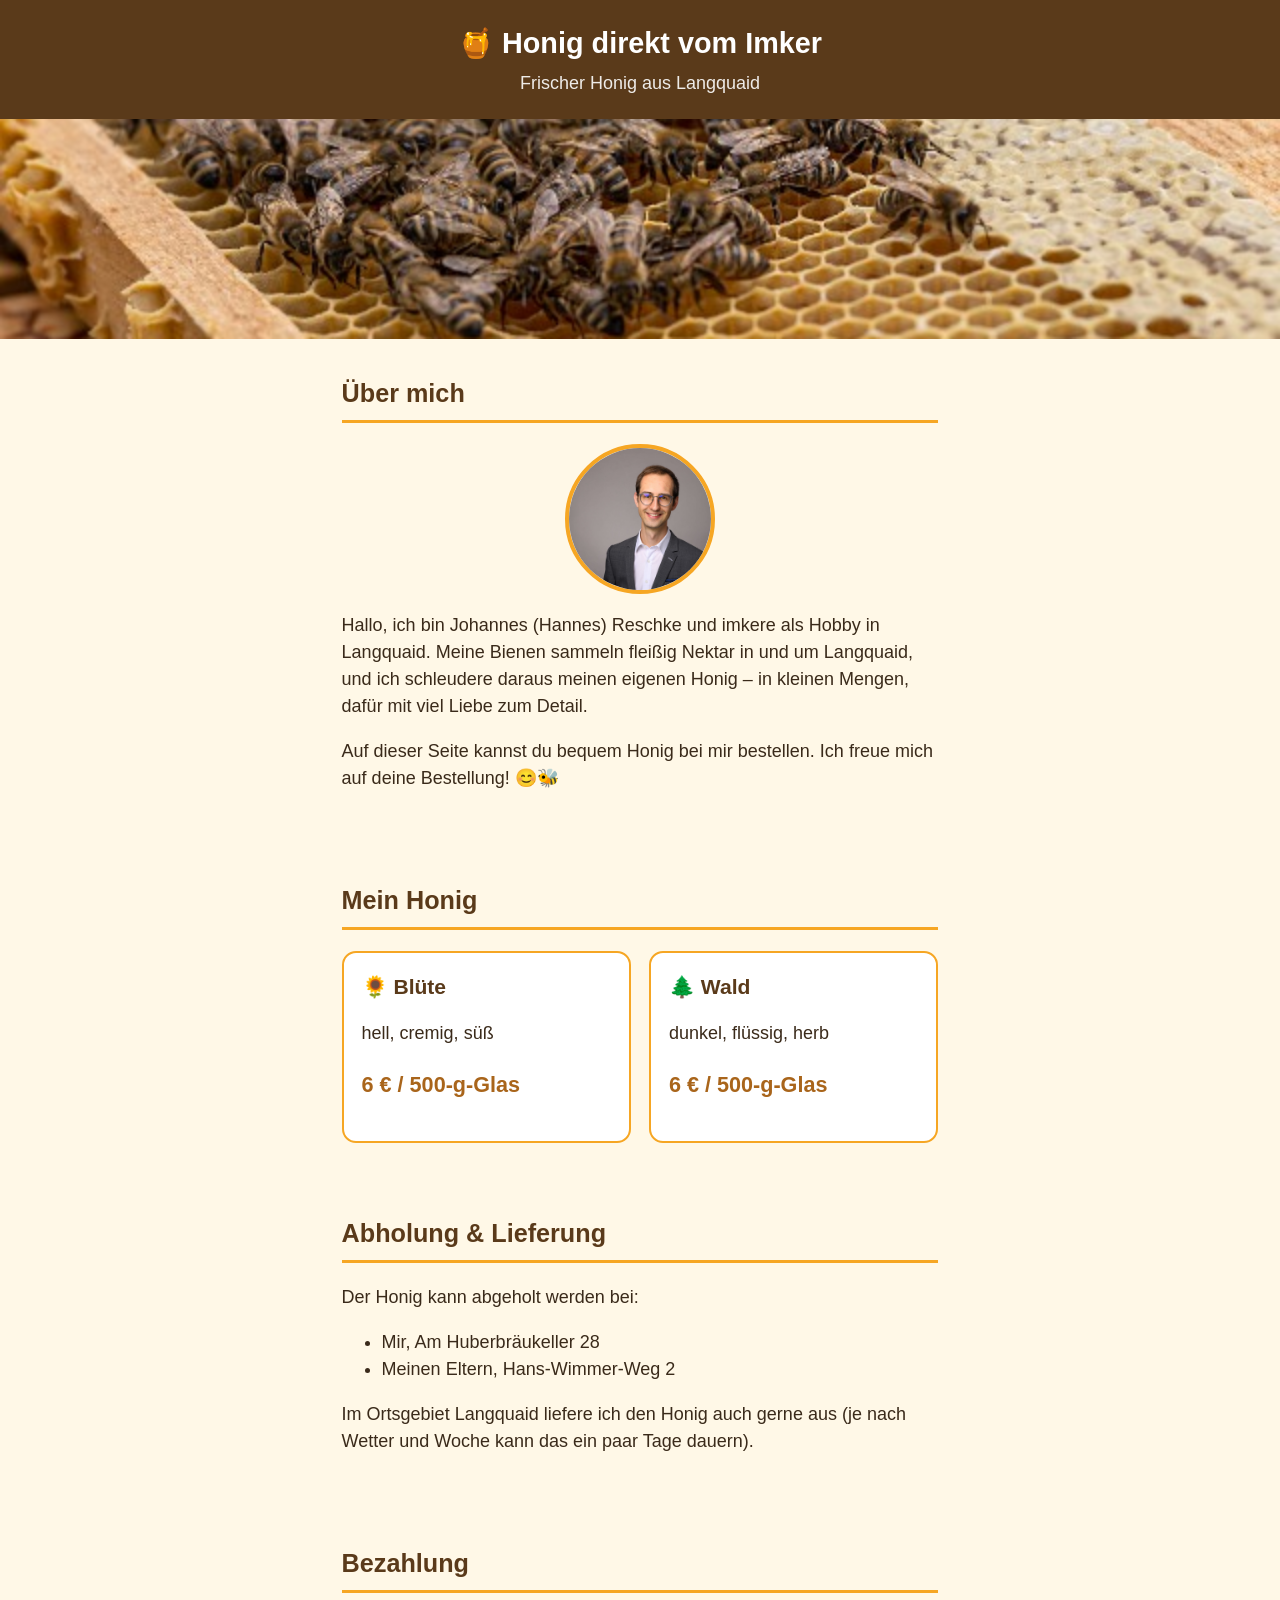
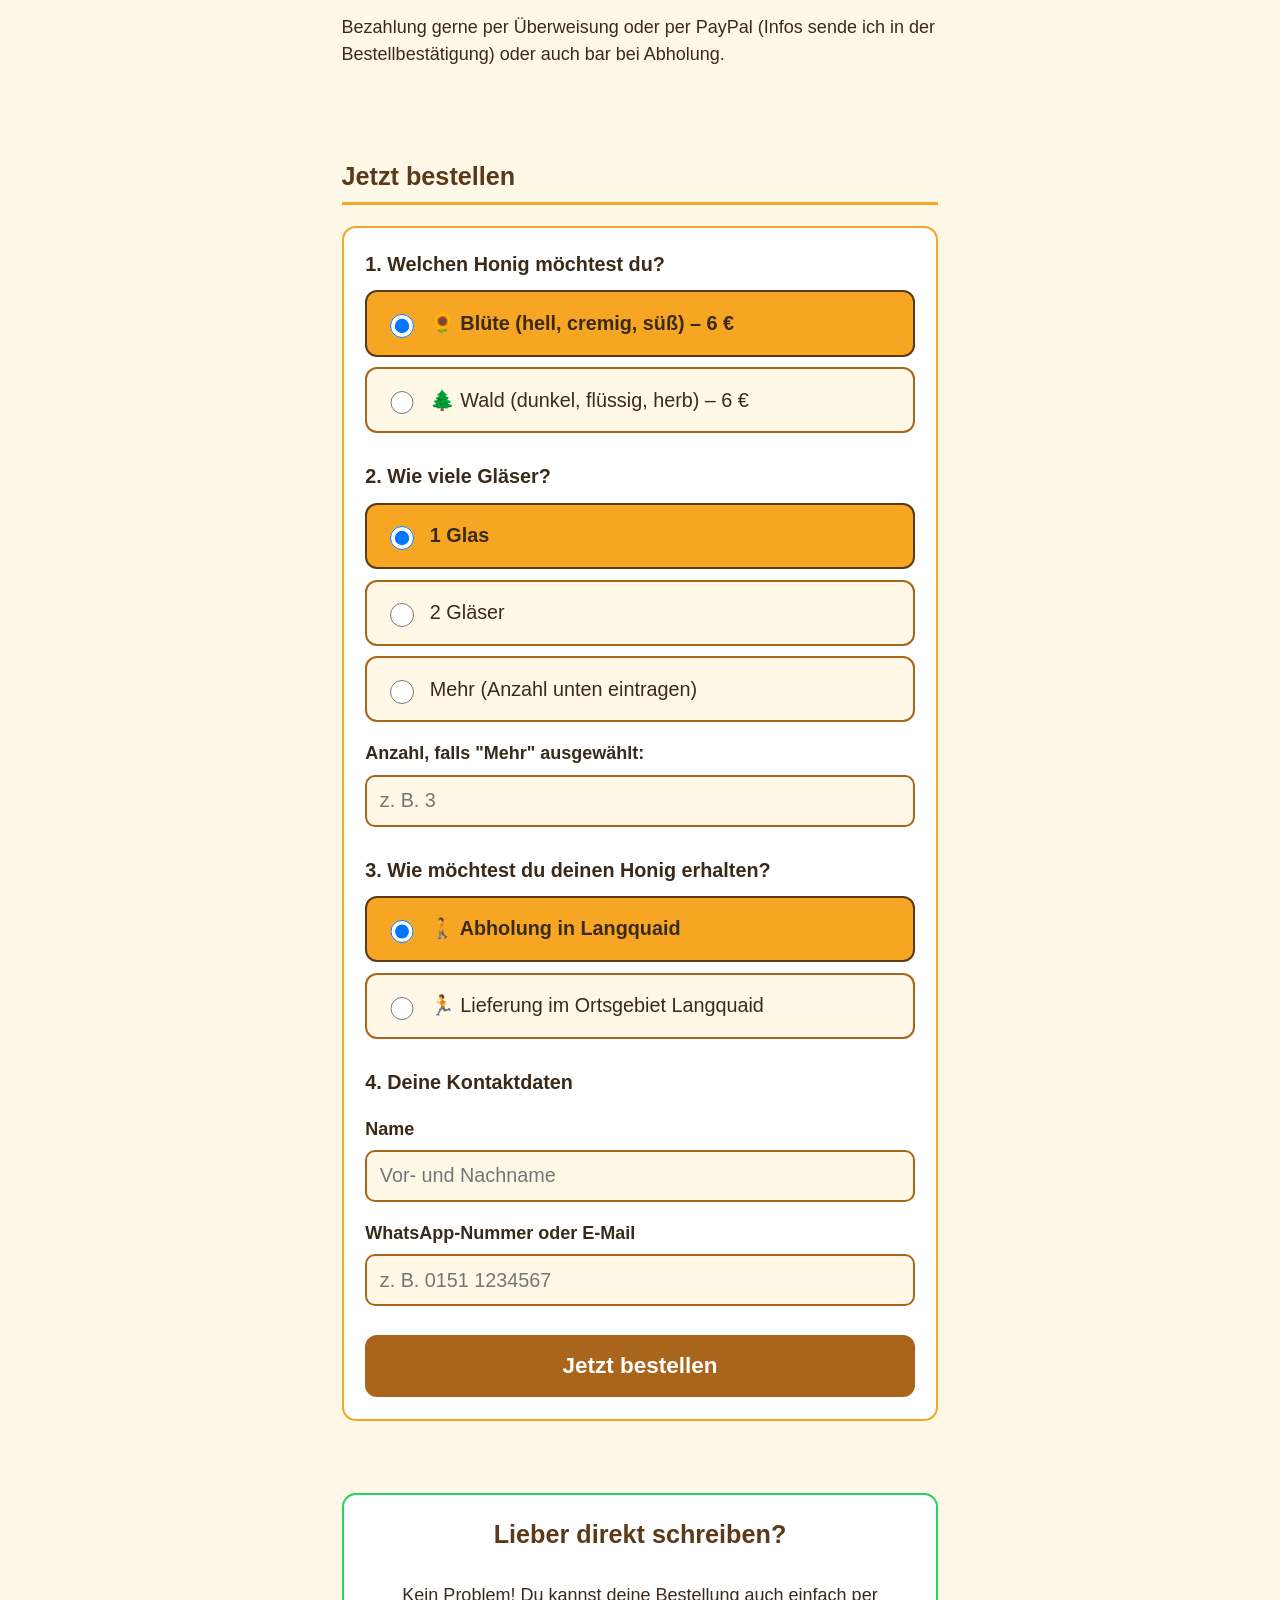
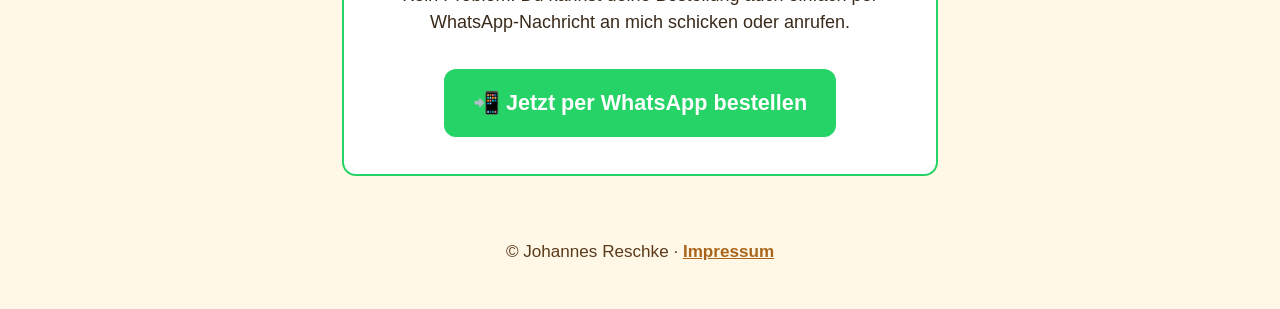
==== index.html @ 62c473cc "lazy commit" ====
<!DOCTYPE html>
<html lang="de">
<head>
  <meta charset="UTF-8" />
  <meta name="viewport" content="width=device-width, initial-scale=1.0" />
  <title>Honig direkt vom Imker – Johannes Reschke</title>
  <link rel="stylesheet" href="style.css" />
</head>
<body>

  <!-- ============================================================
       KOPFBEREICH
       Hier änderst du die Überschrift ganz oben auf der Seite.
       ============================================================ -->
  <header class="kopfbereich">
    <h1>🍯 Honig direkt vom Imker</h1>
    <p>Frischer Honig aus Langquaid</p>
  </header>

  <img src="wabe.jpg" alt="Bienenwabe voller Bienen" class="hero-bild" />

  <!-- ============================================================
       ÜBER MICH
       Diesen Text kannst du frei anpassen.
       ============================================================ -->
  <section id="ueber-mich">
    <h2>Über mich</h2>
    <img src="JohannesReschke.jpg" alt="Johannes Reschke" class="bild-rund" />
    <p>
      Hallo, ich bin Johannes (Hannes) Reschke und imkere als Hobby in
      Langquaid. Meine Bienen sammeln fleißig Nektar in und um Langquaid,
      und ich schleudere daraus meinen eigenen Honig – in kleinen Mengen,
      dafür mit viel Liebe zum Detail.
    </p>
    <p>
      Auf dieser Seite kannst du bequem Honig bei mir bestellen. Ich freue
      mich auf deine Bestellung! 😊🐝
    </p>
  </section>

  <!-- ============================================================
       HONIG-ANGEBOT
       Sorten, Beschreibung und Preise änderst du hier.
       ============================================================ -->
  <section id="angebot">
    <h2>Mein Honig</h2>
    <div class="honig-karten">
      <div class="honig-karte">
        <h3>🌻 Blüte</h3>
        <p>hell, cremig, süß</p>
        <p class="preis">6&nbsp;€ / 500-g-Glas</p>
      </div>
      <div class="honig-karte">
        <h3>🌲 Wald</h3>
        <p>dunkel, flüssig, herb</p>
        <p class="preis">6&nbsp;€ / 500-g-Glas</p>
      </div>
    </div>
  </section>

  <!-- ============================================================
       ABHOLUNG & LIEFERUNG
       Trage hier deine Abholadresse(n) ein.
       ============================================================ -->
  <section id="abholung">
    <h2>Abholung &amp; Lieferung</h2>
    <p>Der Honig kann abgeholt werden bei:</p>
    <ul>
      <li>Mir, Am Huberbräukeller 28</li>
      <li>Meinen Eltern, Hans-Wimmer-Weg 2</li>
    </ul>
    <p>Im Ortsgebiet Langquaid liefere ich den Honig auch gerne aus (je nach Wetter und Woche kann das ein paar Tage dauern).</p>
  </section>

  <!-- ============================================================
       BEZAHLUNG
       Trage hier deine Zahlungsdaten ein (IBAN, PayPal, o. Ä.).
       ============================================================ -->
  <section id="bezahlung">
    <h2>Bezahlung</h2>
    <p>
      Bezahlung gerne per Überweisung oder per PayPal (Infos sende ich in der Bestellbestätigung) oder auch bar bei Abholung.
    </p>
  </section>

  <!-- ============================================================
       BESTELLFORMULAR
       Das Formular schickt jede Bestellung automatisch per E-Mail an dich.
       Der Versand läuft über den kostenlosen Dienst FormSubmit.co.

       WICHTIG: Nach dem allerersten Test wirst du eine E-Mail von
       FormSubmit erhalten, in der du deine Adresse einmalig bestätigen
       musst (auf einen Link klicken). Erst danach kommen Bestellungen an.
       ============================================================ -->
  <section id="bestellen">
    <h2>Jetzt bestellen</h2>
    <form action="https://formsubmit.co/reschkejo@gmail.com" method="POST">

      <!-- Diese versteckten Felder sorgen für eine übersichtliche E-Mail
           und leiten den Kunden nach dem Absenden auf eine Dankeseite. -->
      <input type="hidden" name="_subject" value="Neue Honig-Bestellung über die Webseite" />
      <input type="hidden" name="_template" value="table" />
      <input type="hidden" name="_next" value="danke.html" />
      <input type="hidden" name="_captcha" value="false" />
      <!-- Spamschutz: dieses Feld bleibt für echte Besucher unsichtbar -->
      <input type="text" name="_honey" style="display:none" tabindex="-1" autocomplete="off" />

      <div class="frage">
        <p class="frage-titel">1. Welchen Honig möchtest du?</p>
        <label class="auswahl-kachel">
          <input type="radio" name="Honigsorte" value="Blüte (hell, cremig, süß)" checked />
          🌻 Blüte (hell, cremig, süß) – 6&nbsp;€
        </label>
        <label class="auswahl-kachel">
          <input type="radio" name="Honigsorte" value="Wald (dunkel, flüssig, herb)" />
          🌲 Wald (dunkel, flüssig, herb) – 6&nbsp;€
        </label>
      </div>

      <div class="frage">
        <p class="frage-titel">2. Wie viele Gläser?</p>
        <label class="auswahl-kachel">
          <input type="radio" name="Menge" value="1 Glas" checked />
          1 Glas
        </label>
        <label class="auswahl-kachel">
          <input type="radio" name="Menge" value="2 Gläser" />
          2 Gläser
        </label>
        <label class="auswahl-kachel">
          <input type="radio" name="Menge" value="Mehr, siehe Anzahl-Feld" />
          Mehr (Anzahl unten eintragen)
        </label>
        <label class="textfeld-label" for="anzahl">Anzahl, falls "Mehr" ausgewählt:</label>
        <input type="number" id="anzahl" name="Anzahl (falls Mehr)" min="1" placeholder="z. B. 3" />
      </div>

      <div class="frage">
        <p class="frage-titel">3. Wie möchtest du deinen Honig erhalten?</p>
        <label class="auswahl-kachel">
          <input type="radio" name="Abholung_oder_Lieferung" value="Abholung in Langquaid" checked />
          🚶 Abholung in Langquaid
        </label>
        <label class="auswahl-kachel">
          <input type="radio" name="Abholung_oder_Lieferung" value="Lieferung im Ortsgebiet Langquaid" />
          🏃 Lieferung im Ortsgebiet Langquaid
        </label>
      </div>

      <div class="frage">
        <p class="frage-titel">4. Deine Kontaktdaten</p>
        <label class="textfeld-label" for="name">Name</label>
        <input type="text" id="name" name="Name" required placeholder="Vor- und Nachname" />

        <label class="textfeld-label" for="telefon">WhatsApp-Nummer oder E-Mail</label>
        <input type="text" id="telefon" name="Kontakt (Telefon oder E-Mail)" required placeholder="z. B. 0151 1234567" />
      </div>

      <button type="submit" class="absenden-knopf">Jetzt bestellen</button>
    </form>
  </section>

  <!-- ============================================================
       ALTERNATIVE: BESTELLUNG PER WHATSAPP
       Trage hier deine eigene WhatsApp-Nummer ein!
       Format: 49 + Nummer ohne die führende 0
       Beispiel: aus "0151 2345678" wird "4915122345678"
       ============================================================ -->
  <section id="whatsapp">
    <div class="whatsapp-box">
      <h2 style="border:none;">Lieber direkt schreiben?</h2>
      <p>
        Kein Problem! Du kannst deine Bestellung auch einfach per
        WhatsApp-Nachricht an mich schicken oder anrufen.
      </p>
      <a
        class="whatsapp-knopf"
        href="https://wa.me/4915154808487"
        target="_blank"
        rel="noopener"
      >
        📲 Jetzt per WhatsApp bestellen
      </a>
      <p style="font-size:0.85rem; opacity:0.8;">
      </p>
    </div>
  </section>

  <footer>
    &copy; Johannes Reschke &middot; <a href="impressum.html">Impressum</a>
  </footer>

</body>
</html>
---- style.css ----
/* ============================================================
   STYLE.CSS – Aussehen der Honig-Webseite
   Diese Datei musst du normalerweise NICHT bearbeiten.
   Texte änderst du direkt in den Dateien index.html / impressum.html
   ============================================================ */

:root {
  --honig-dunkel: #5a3a1a;
  --honig-mittel: #a9651b;
  --honig-hell: #f6a623;
  --creme: #fff8e7;
  --weiss: #ffffff;
  --whatsapp-gruen: #25d366;
  --text-dunkel: #3a2a1a;
}

* {
  box-sizing: border-box;
}

html {
  /* Grundschriftgröße etwas größer für gute Lesbarkeit auf dem Handy */
  font-size: 18px;
}

body {
  margin: 0;
  font-family: "Segoe UI", Verdana, Arial, sans-serif;
  background: var(--creme);
  color: var(--text-dunkel);
  line-height: 1.5;
}

img {
  max-width: 100%;
  display: block;
}

a {
  color: var(--honig-mittel);
}

/* ---------- Kopfbereich ---------- */

.kopfbereich {
  background: var(--honig-dunkel);
  color: var(--weiss);
  padding: 1.2rem 1rem;
  text-align: center;
}

.kopfbereich h1 {
  margin: 0;
  font-size: 1.6rem;
}

.kopfbereich p {
  margin: 0.3rem 0 0 0;
  font-size: 1rem;
  opacity: 0.9;
}

/* ---------- Allgemeine Bereiche ---------- */

section {
  padding: 2rem 1.2rem;
  max-width: 640px;
  margin: 0 auto;
}

section h2 {
  color: var(--honig-dunkel);
  font-size: 1.4rem;
  border-bottom: 3px solid var(--honig-hell);
  padding-bottom: 0.4rem;
  margin-top: 0;
}

.bild-rund {
  width: 150px;
  height: 150px;
  border-radius: 50%;
  object-fit: cover;
  margin: 0 auto 1rem auto;
  border: 4px solid var(--honig-hell);
}

.hero-bild {
  width: 100%;
  height: 220px;
  object-fit: cover;
}

/* ---------- Honig-Karten ---------- */

.honig-karten {
  display: flex;
  flex-direction: column;
  gap: 1rem;
}

.honig-karte {
  background: var(--weiss);
  border: 2px solid var(--honig-hell);
  border-radius: 14px;
  padding: 1rem;
}

.honig-karte h3 {
  margin: 0 0 0.3rem 0;
  color: var(--honig-dunkel);
}

.honig-karte .preis {
  font-weight: bold;
  font-size: 1.2rem;
  color: var(--honig-mittel);
}

/* ---------- Formular ---------- */

form {
  background: var(--weiss);
  border-radius: 14px;
  padding: 1.2rem;
  border: 2px solid var(--honig-hell);
}

.frage {
  margin-bottom: 1.6rem;
}

.frage > p.frage-titel {
  font-weight: bold;
  font-size: 1.1rem;
  margin: 0 0 0.6rem 0;
}

/* Große, gut antippbare Auswahl-Kacheln statt kleiner Radiobuttons */
.auswahl-kachel {
  display: block;
  background: var(--creme);
  border: 2px solid var(--honig-mittel);
  border-radius: 12px;
  padding: 0.9rem 1rem;
  margin-bottom: 0.6rem;
  font-size: 1.1rem;
  cursor: pointer;
}

.auswahl-kachel input {
  /* Radiobutton größer machen, damit er gut sichtbar ist */
  width: 1.3rem;
  height: 1.3rem;
  margin-right: 0.6rem;
  vertical-align: middle;
}

.auswahl-kachel:has(input:checked) {
  background: var(--honig-hell);
  border-color: var(--honig-dunkel);
  font-weight: bold;
}

label.textfeld-label {
  display: block;
  font-weight: bold;
  margin-bottom: 0.4rem;
  margin-top: 1rem;
}

input[type="text"],
input[type="tel"],
input[type="email"],
input[type="number"] {
  width: 100%;
  font-size: 1.1rem;
  padding: 0.7rem;
  border-radius: 10px;
  border: 2px solid var(--honig-mittel);
  background: var(--creme);
}

.absenden-knopf {
  display: block;
  width: 100%;
  background: var(--honig-mittel);
  color: var(--weiss);
  font-size: 1.25rem;
  font-weight: bold;
  padding: 1rem;
  border: none;
  border-radius: 12px;
  margin-top: 1.2rem;
  cursor: pointer;
}

.absenden-knopf:hover {
  background: var(--honig-dunkel);
}

/* ---------- WhatsApp-Bereich ---------- */

.whatsapp-box {
  text-align: center;
  background: var(--weiss);
  border: 2px solid var(--whatsapp-gruen);
  border-radius: 14px;
  padding: 1.2rem;
}

.whatsapp-knopf {
  display: inline-block;
  background: var(--whatsapp-gruen);
  color: var(--weiss) !important;
  font-size: 1.2rem;
  font-weight: bold;
  text-decoration: none;
  padding: 1rem 1.6rem;
  border-radius: 12px;
  margin-top: 0.8rem;
}

/* ---------- Fußbereich ---------- */

footer {
  text-align: center;
  padding: 1.5rem 1rem 2.5rem 1rem;
  font-size: 0.95rem;
  color: var(--honig-dunkel);
}

footer a {
  font-weight: bold;
}

/* ---------- Etwas größere Bildschirme (Tablet/Desktop) ---------- */

@media (min-width: 700px) {
  .honig-karten {
    flex-direction: row;
  }
  .honig-karte {
    flex: 1;
  }
}
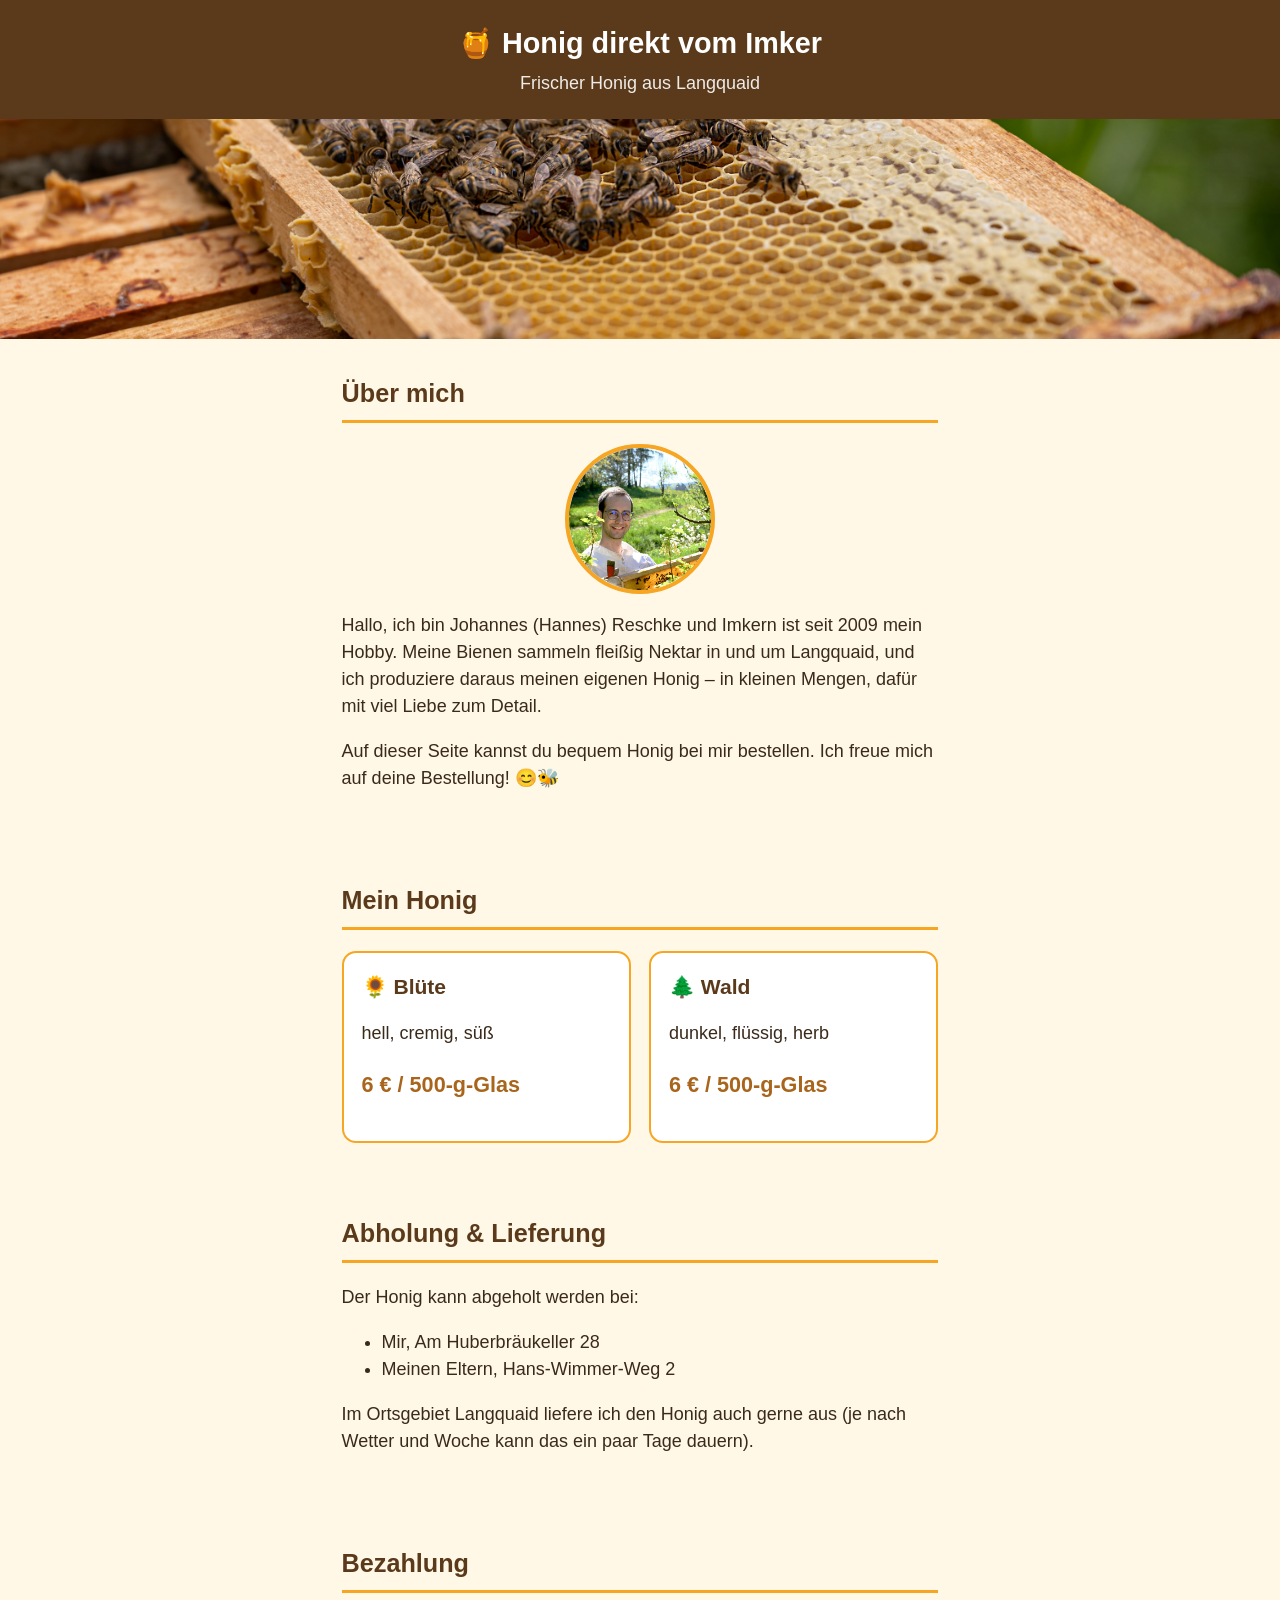
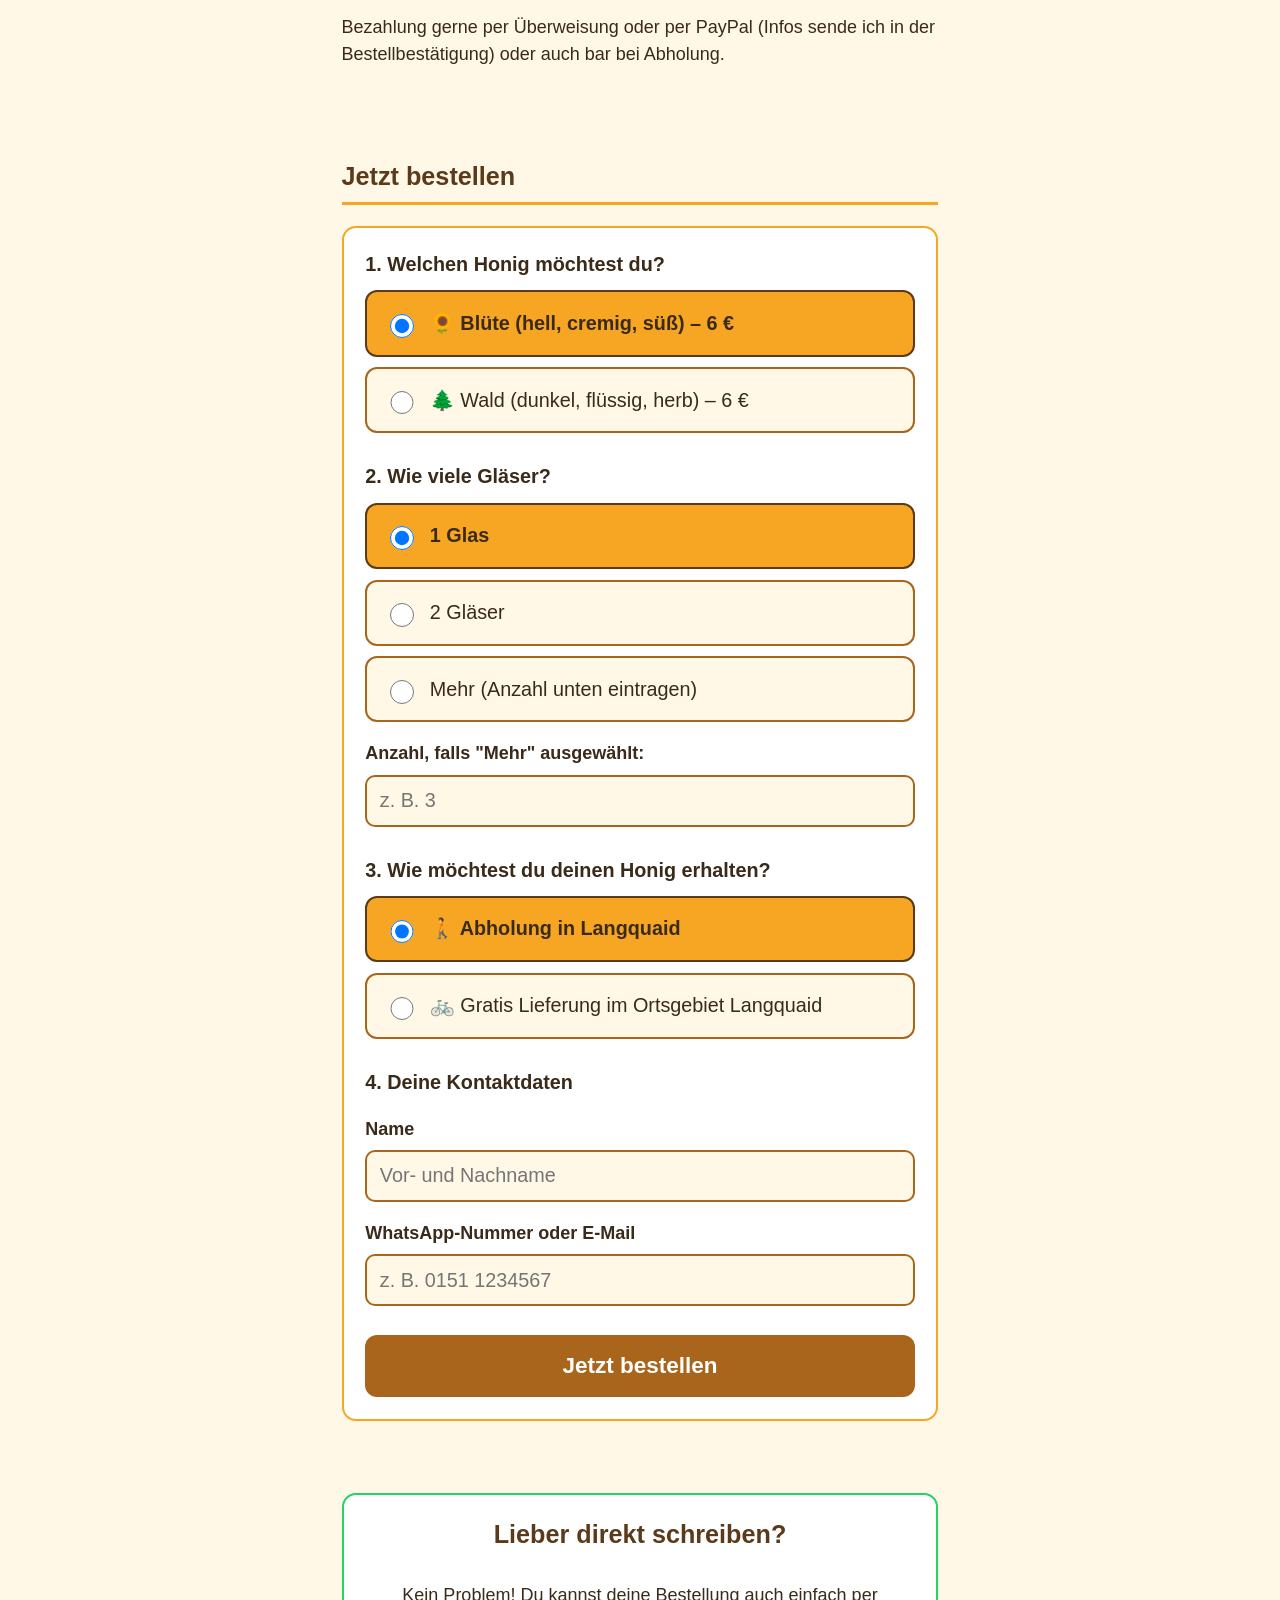
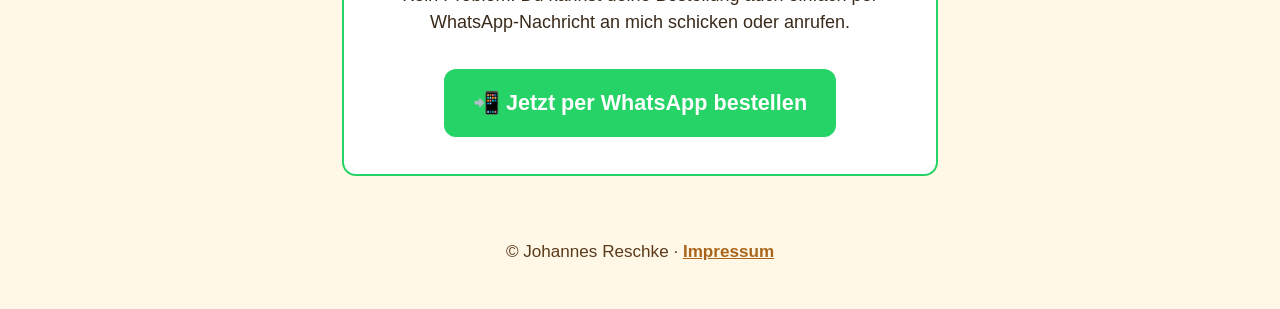
==== commit 40b3d99d: "lazy commit" ====
--- a/index.html
+++ b/index.html
@@ -27,9 +27,9 @@
     <h2>Über mich</h2>
     <img src="JohannesReschke.jpg" alt="Johannes Reschke" class="bild-rund" />
     <p>
-      Hallo, ich bin Johannes (Hannes) Reschke und imkere als Hobby in
-      Langquaid. Meine Bienen sammeln fleißig Nektar in und um Langquaid,
-      und ich schleudere daraus meinen eigenen Honig – in kleinen Mengen,
+      Hallo, ich bin Johannes (Hannes) Reschke und Imkern ist seit 2009 mein Hobby. 
+      Meine Bienen sammeln fleißig Nektar in und um Langquaid,
+      und ich produziere daraus meinen eigenen Honig – in kleinen Mengen,
       dafür mit viel Liebe zum Detail.
     </p>
     <p>
@@ -143,7 +143,7 @@
         </label>
         <label class="auswahl-kachel">
           <input type="radio" name="Abholung_oder_Lieferung" value="Lieferung im Ortsgebiet Langquaid" />
-          🏃 Lieferung im Ortsgebiet Langquaid
+          🚲 Gratis Lieferung im Ortsgebiet Langquaid
         </label>
       </div>
 
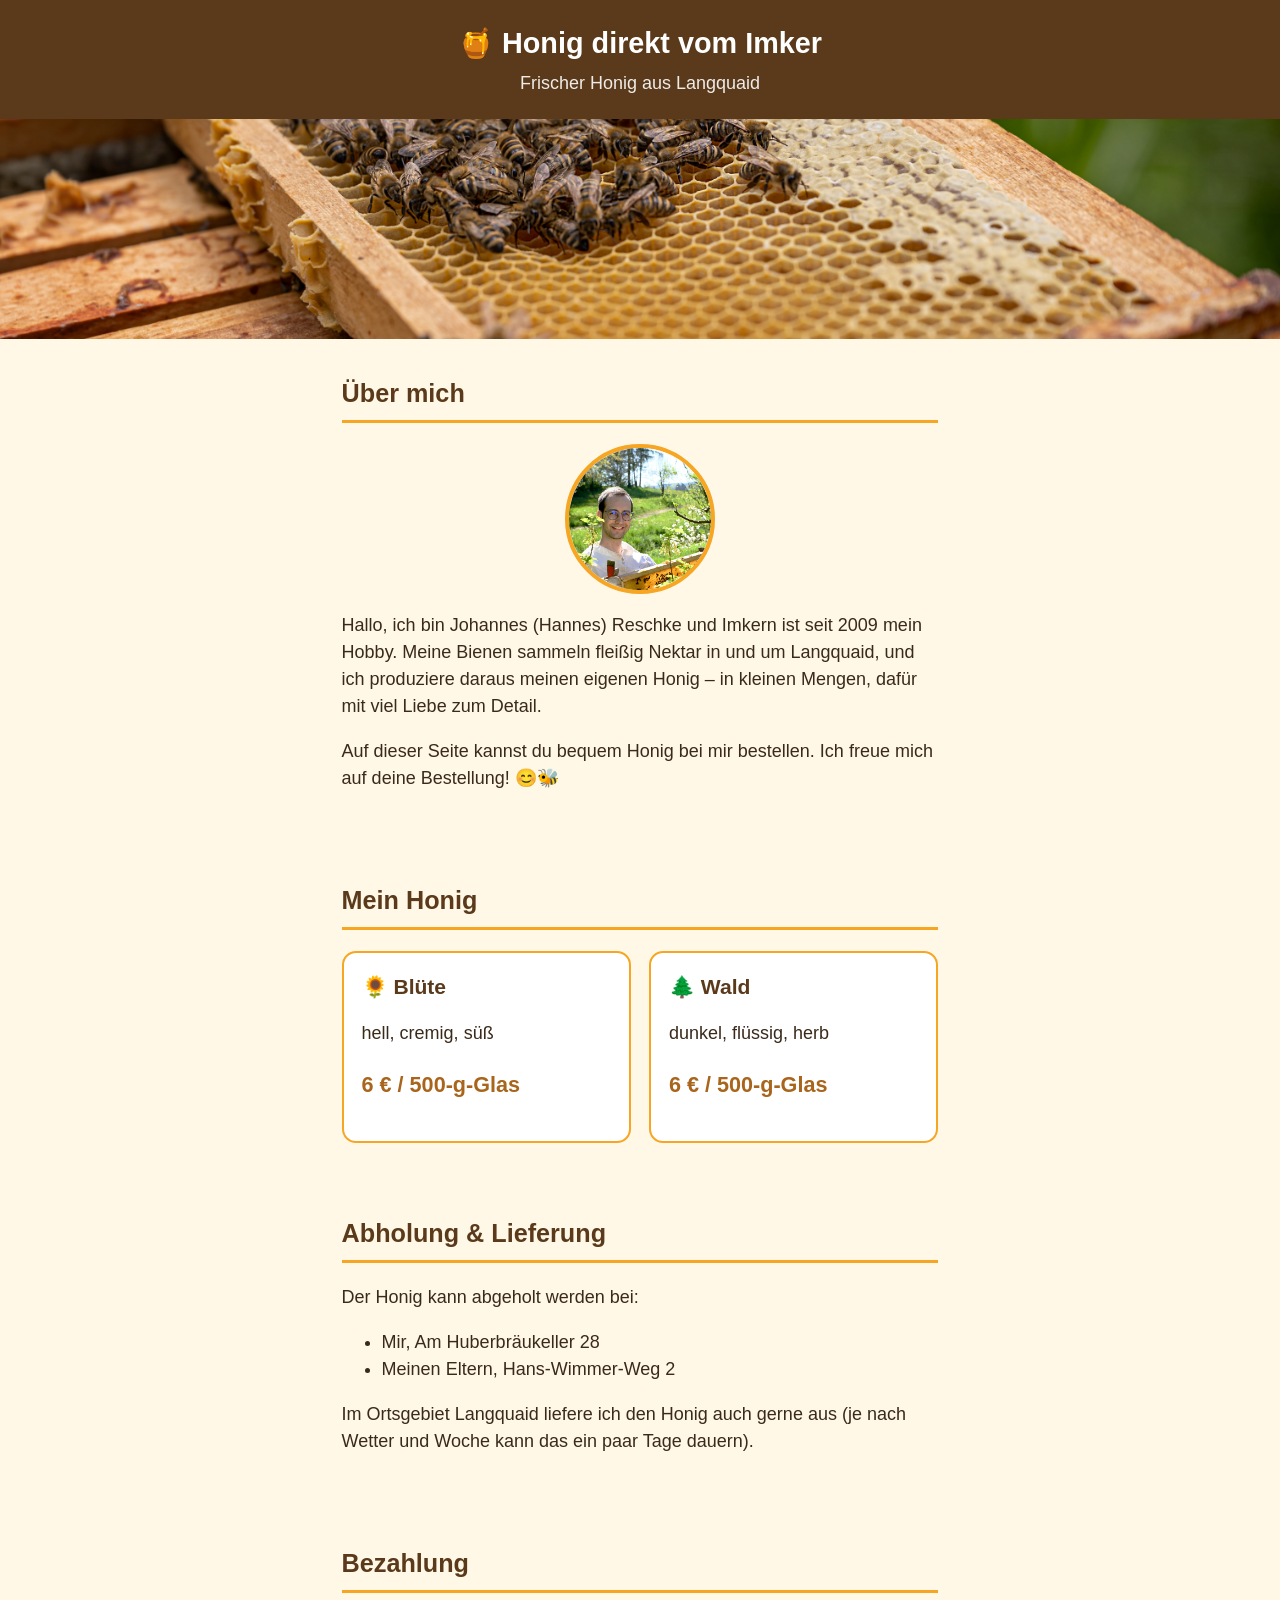
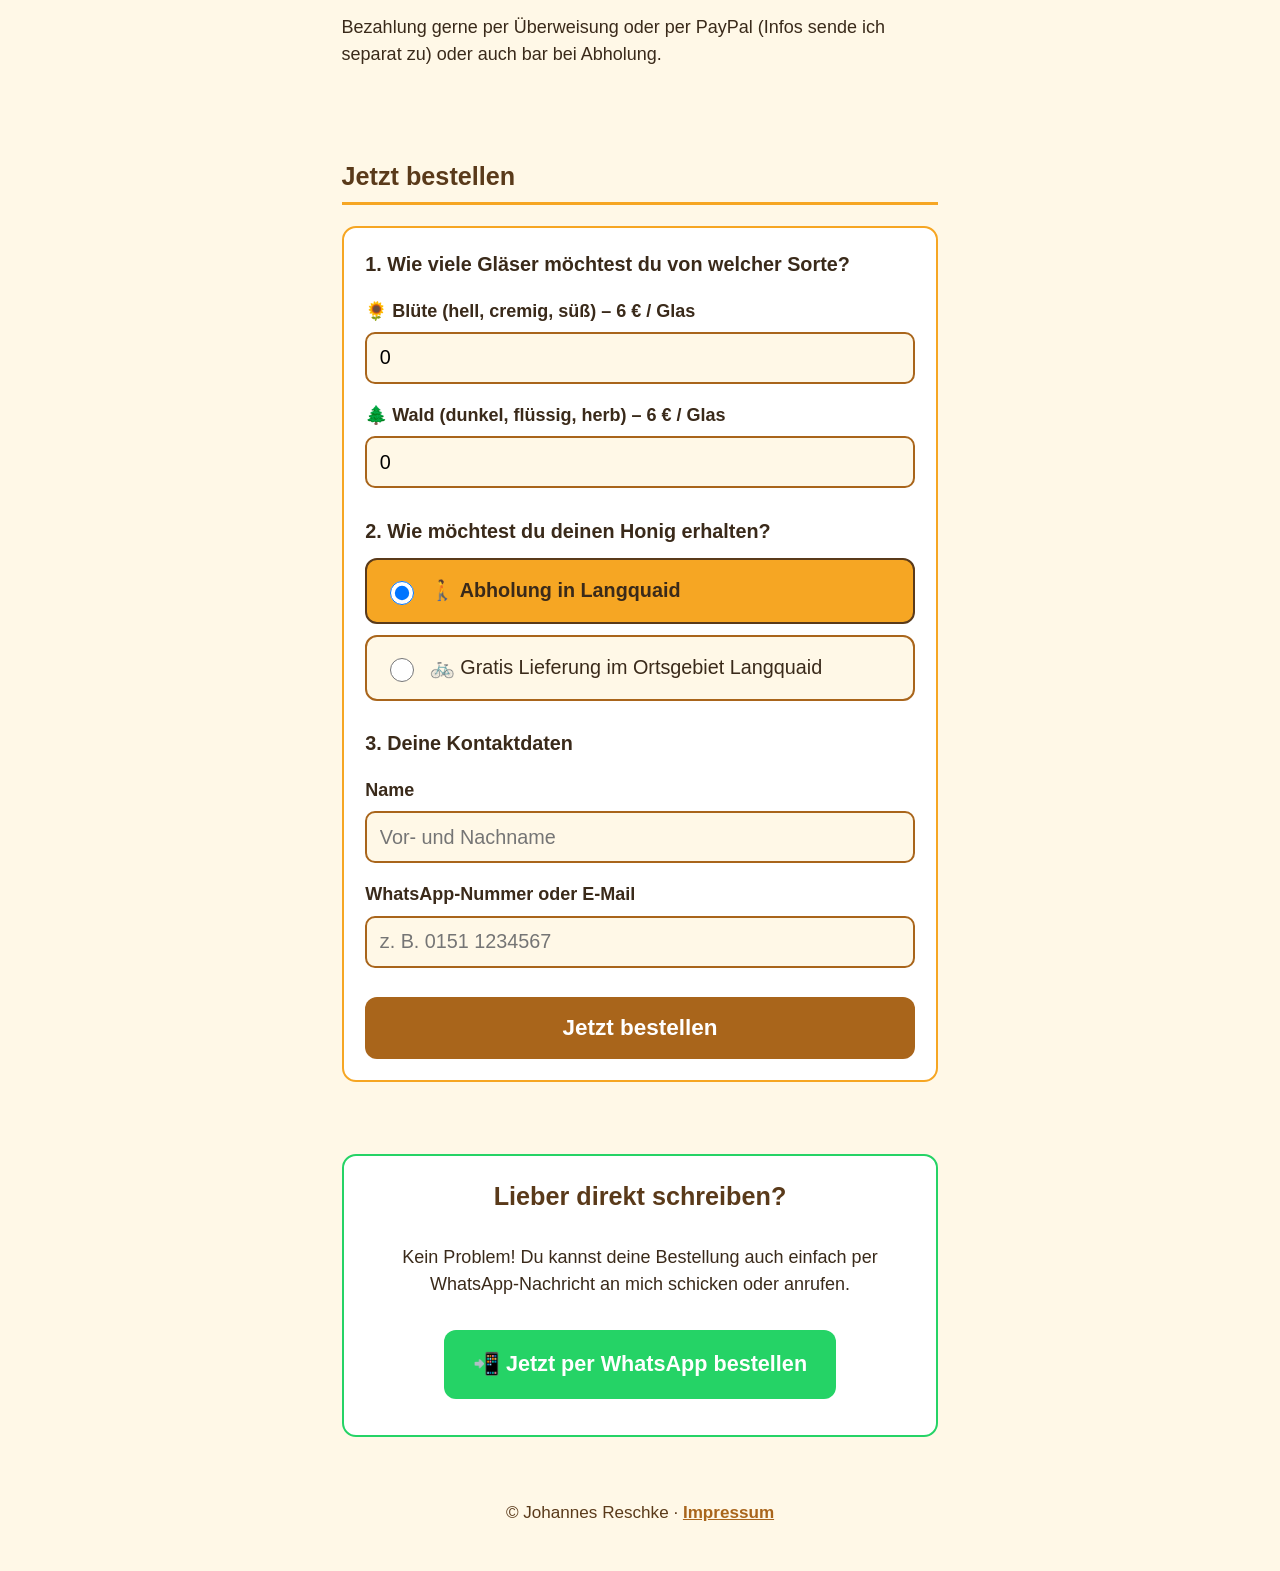
==== commit e6d8b436: "lazy commit" ====
--- a/index.html
+++ b/index.html
@@ -79,7 +79,7 @@
   <section id="bezahlung">
     <h2>Bezahlung</h2>
     <p>
-      Bezahlung gerne per Überweisung oder per PayPal (Infos sende ich in der Bestellbestätigung) oder auch bar bei Abholung.
+      Bezahlung gerne per Überweisung oder per PayPal (Infos sende ich separat zu) oder auch bar bei Abholung.
     </p>
   </section>
 
@@ -106,37 +106,16 @@
       <input type="text" name="_honey" style="display:none" tabindex="-1" autocomplete="off" />
 
       <div class="frage">
-        <p class="frage-titel">1. Welchen Honig möchtest du?</p>
-        <label class="auswahl-kachel">
-          <input type="radio" name="Honigsorte" value="Blüte (hell, cremig, süß)" checked />
-          🌻 Blüte (hell, cremig, süß) – 6&nbsp;€
-        </label>
-        <label class="auswahl-kachel">
-          <input type="radio" name="Honigsorte" value="Wald (dunkel, flüssig, herb)" />
-          🌲 Wald (dunkel, flüssig, herb) – 6&nbsp;€
-        </label>
+        <p class="frage-titel">1. Wie viele Gläser möchtest du von welcher Sorte?</p>
+        <label class="textfeld-label" for="menge-bluete">🌻 Blüte (hell, cremig, süß) – 6&nbsp;€ / Glas</label>
+        <input type="number" id="menge-bluete" name="Anzahl Blüte" min="0" value="0" />
+
+        <label class="textfeld-label" for="menge-wald">🌲 Wald (dunkel, flüssig, herb) – 6&nbsp;€ / Glas</label>
+        <input type="number" id="menge-wald" name="Anzahl Wald" min="0" value="0" />
       </div>
 
       <div class="frage">
-        <p class="frage-titel">2. Wie viele Gläser?</p>
-        <label class="auswahl-kachel">
-          <input type="radio" name="Menge" value="1 Glas" checked />
-          1 Glas
-        </label>
-        <label class="auswahl-kachel">
-          <input type="radio" name="Menge" value="2 Gläser" />
-          2 Gläser
-        </label>
-        <label class="auswahl-kachel">
-          <input type="radio" name="Menge" value="Mehr, siehe Anzahl-Feld" />
-          Mehr (Anzahl unten eintragen)
-        </label>
-        <label class="textfeld-label" for="anzahl">Anzahl, falls "Mehr" ausgewählt:</label>
-        <input type="number" id="anzahl" name="Anzahl (falls Mehr)" min="1" placeholder="z. B. 3" />
-      </div>
-
-      <div class="frage">
-        <p class="frage-titel">3. Wie möchtest du deinen Honig erhalten?</p>
+        <p class="frage-titel">2. Wie möchtest du deinen Honig erhalten?</p>
         <label class="auswahl-kachel">
           <input type="radio" name="Abholung_oder_Lieferung" value="Abholung in Langquaid" checked />
           🚶 Abholung in Langquaid
@@ -148,7 +127,7 @@
       </div>
 
       <div class="frage">
-        <p class="frage-titel">4. Deine Kontaktdaten</p>
+        <p class="frage-titel">3. Deine Kontaktdaten</p>
         <label class="textfeld-label" for="name">Name</label>
         <input type="text" id="name" name="Name" required placeholder="Vor- und Nachname" />
 
@@ -159,6 +138,18 @@
       <button type="submit" class="absenden-knopf">Jetzt bestellen</button>
     </form>
   </section>
+
+  <script>
+    // Verhindert eine leere Bestellung (0 Gläser insgesamt)
+    document.querySelector('#bestellen form').addEventListener('submit', function (e) {
+      var bluete = parseInt(document.getElementById('menge-bluete').value, 10) || 0;
+      var wald = parseInt(document.getElementById('menge-wald').value, 10) || 0;
+      if (bluete + wald <= 0) {
+        e.preventDefault();
+        alert('Bitte gib mindestens ein Glas Honig an (Blüte oder Wald).');
+      }
+    });
+  </script>
 
   <!-- ============================================================
        ALTERNATIVE: BESTELLUNG PER WHATSAPP
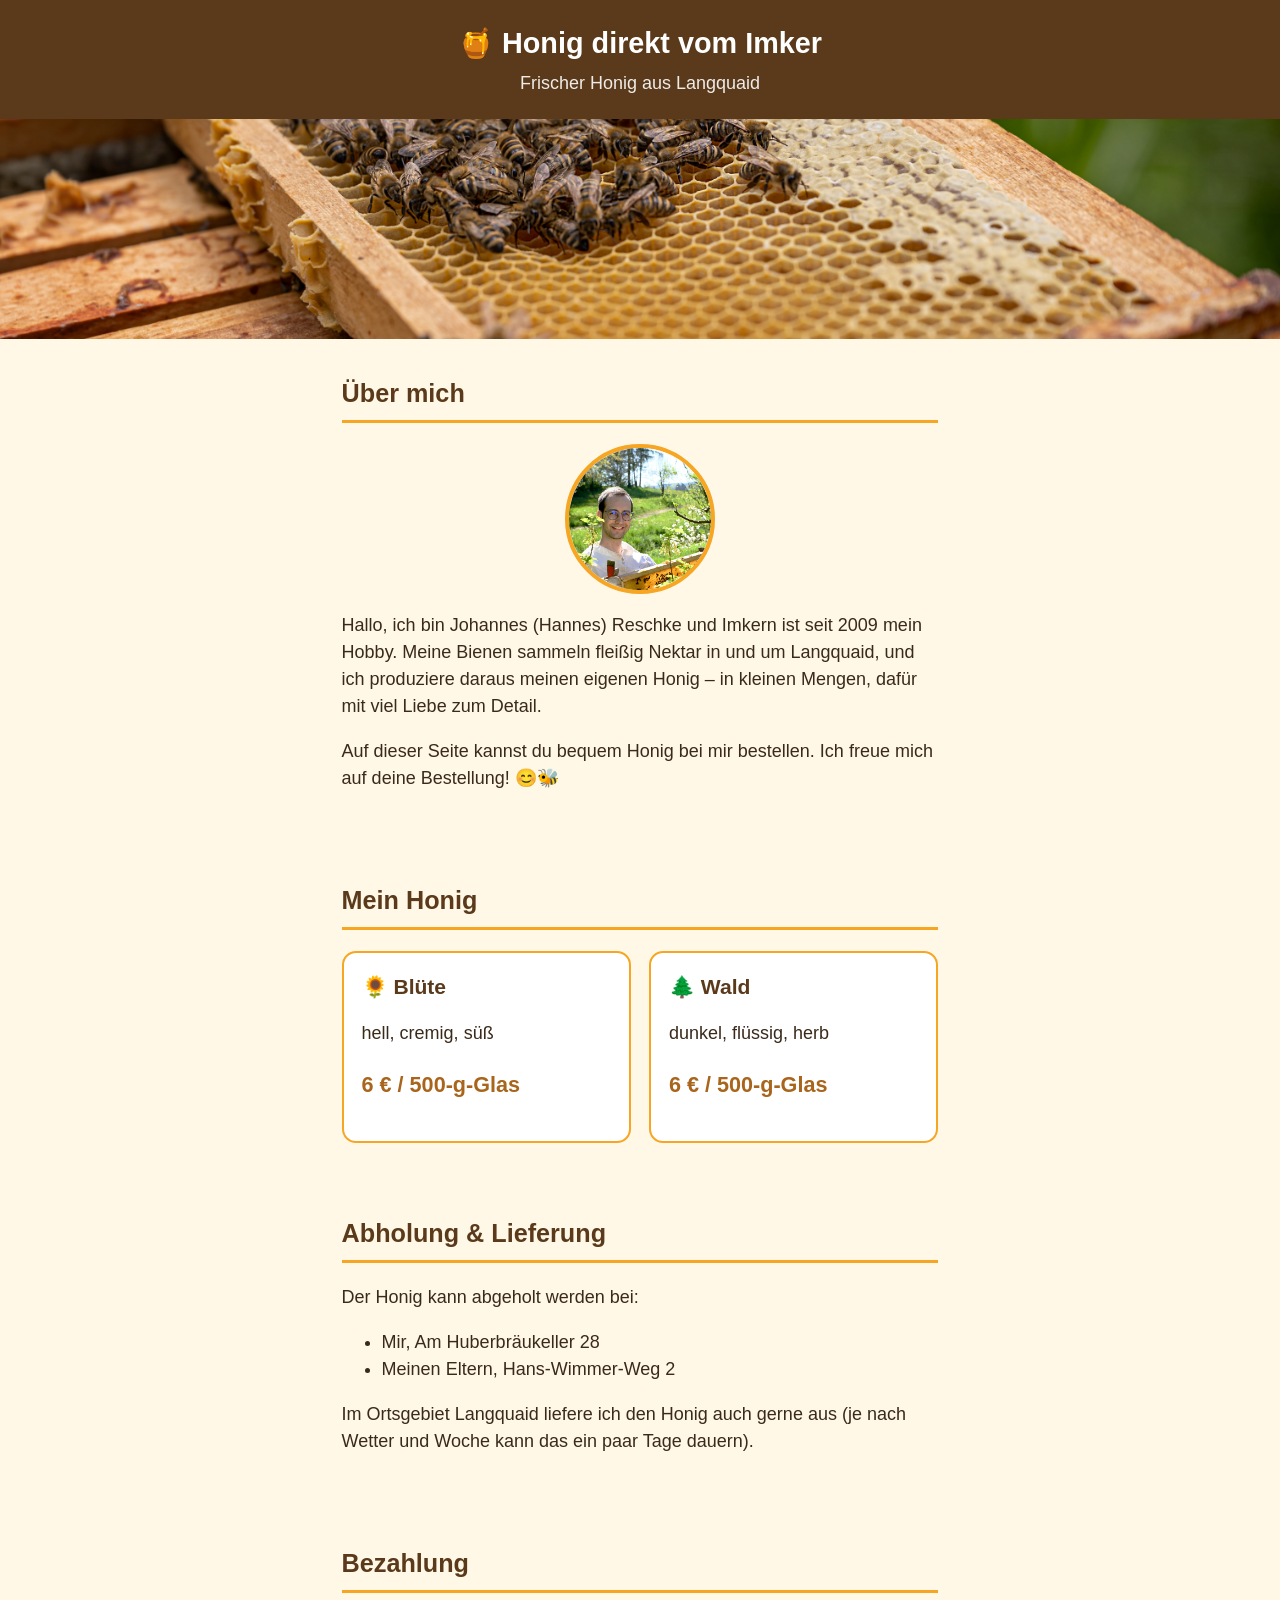
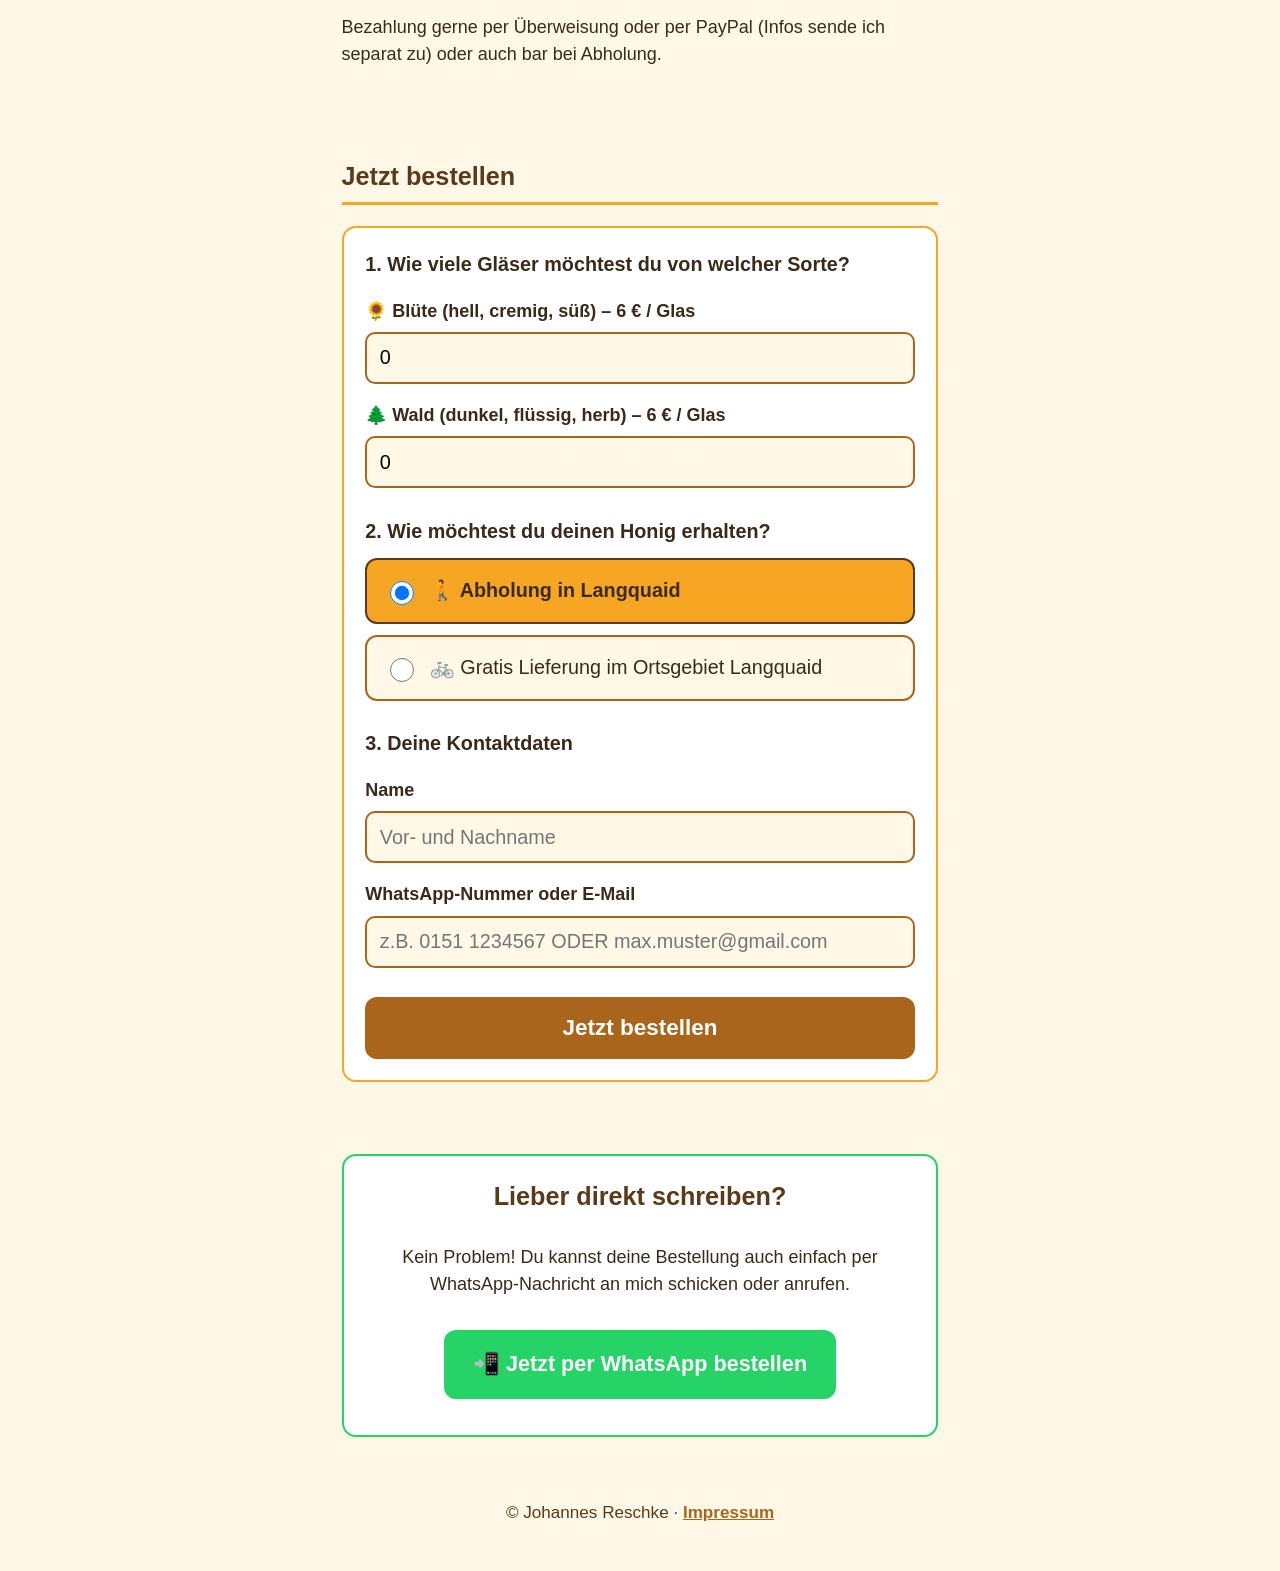
==== commit 71d98a6c: "lazy commit" ====
--- a/index.html
+++ b/index.html
@@ -100,7 +100,7 @@
            und leiten den Kunden nach dem Absenden auf eine Dankeseite. -->
       <input type="hidden" name="_subject" value="Neue Honig-Bestellung über die Webseite" />
       <input type="hidden" name="_template" value="table" />
-      <input type="hidden" name="_next" value="danke.html" />
+      <input type="hidden" name="_next" value="https://hannesre.github.io/ImkereiReschke/danke.html" />
       <input type="hidden" name="_captcha" value="false" />
       <!-- Spamschutz: dieses Feld bleibt für echte Besucher unsichtbar -->
       <input type="text" name="_honey" style="display:none" tabindex="-1" autocomplete="off" />
@@ -132,7 +132,7 @@
         <input type="text" id="name" name="Name" required placeholder="Vor- und Nachname" />
 
         <label class="textfeld-label" for="telefon">WhatsApp-Nummer oder E-Mail</label>
-        <input type="text" id="telefon" name="Kontakt (Telefon oder E-Mail)" required placeholder="z. B. 0151 1234567" />
+        <input type="text" id="telefon" name="Kontakt (Telefon oder E-Mail)" required placeholder="z.B. 0151 1234567 ODER max.muster@gmail.com" />
       </div>
 
       <button type="submit" class="absenden-knopf">Jetzt bestellen</button>
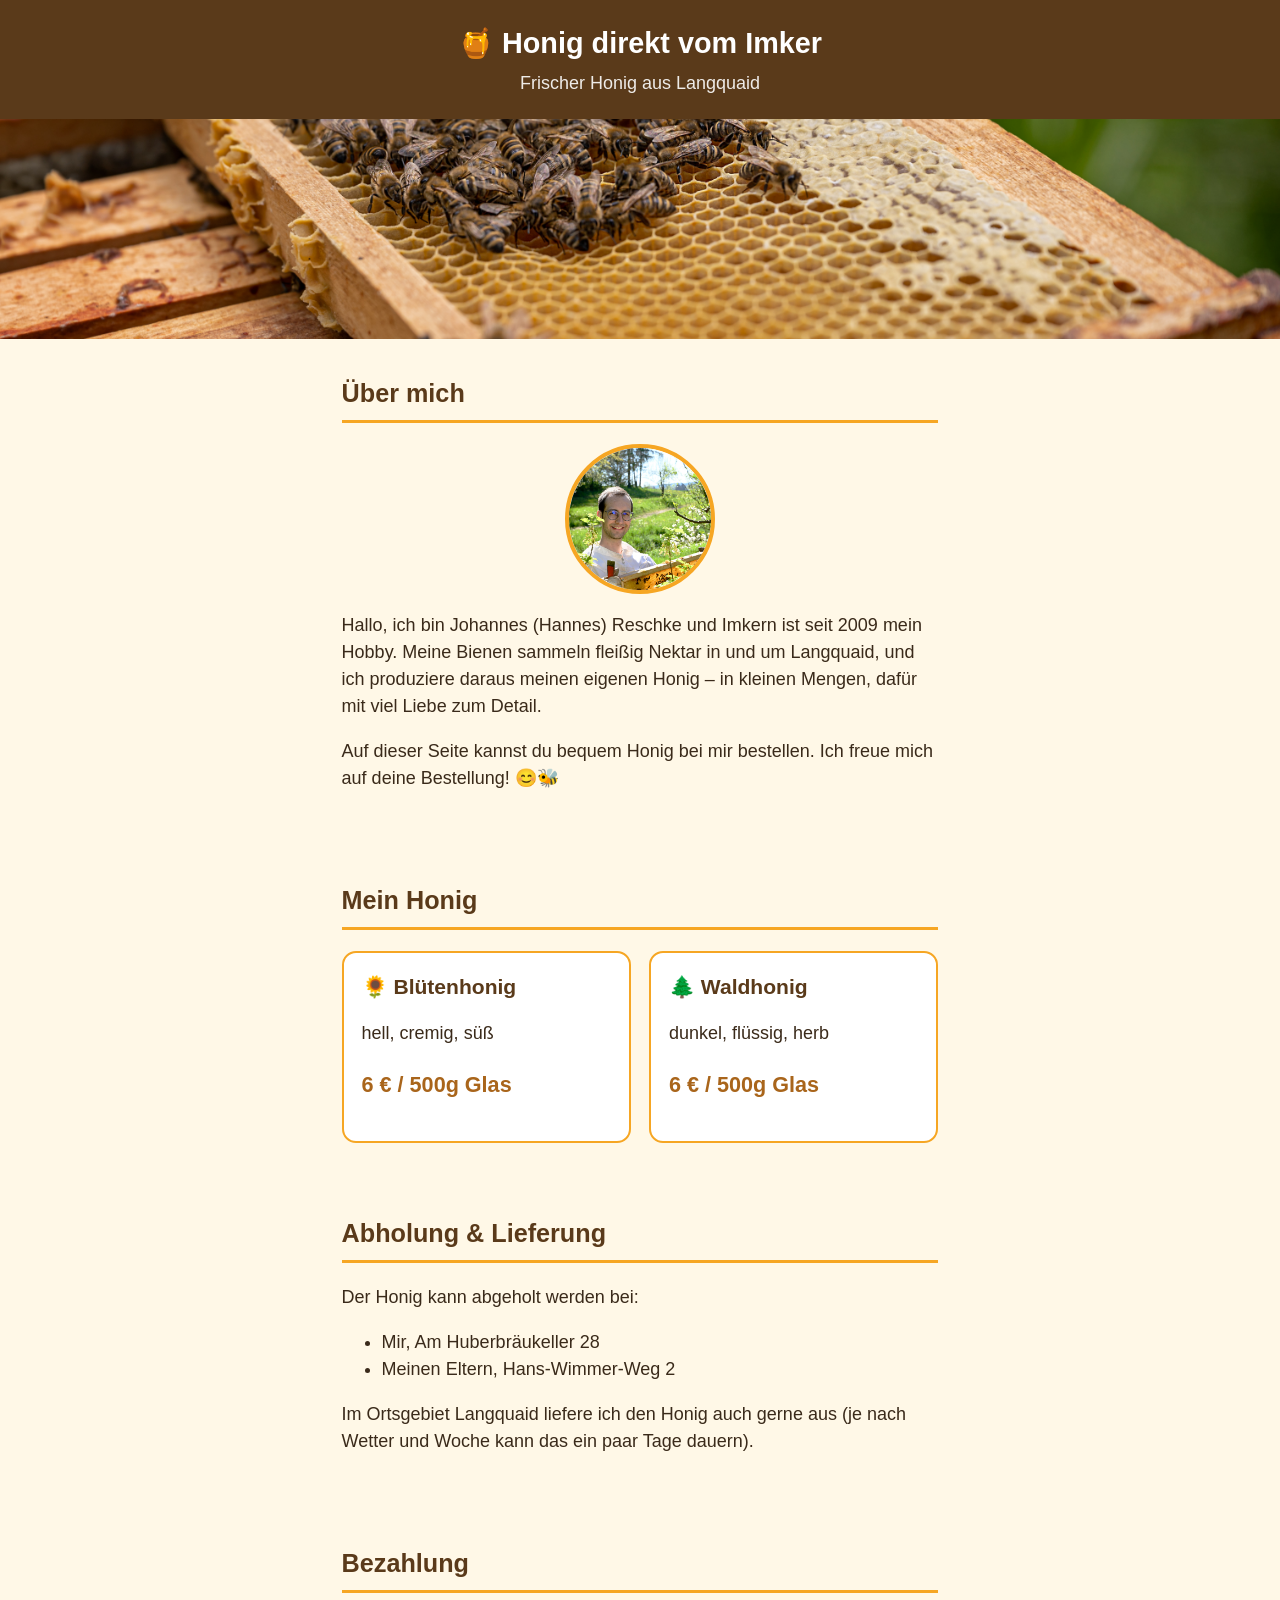
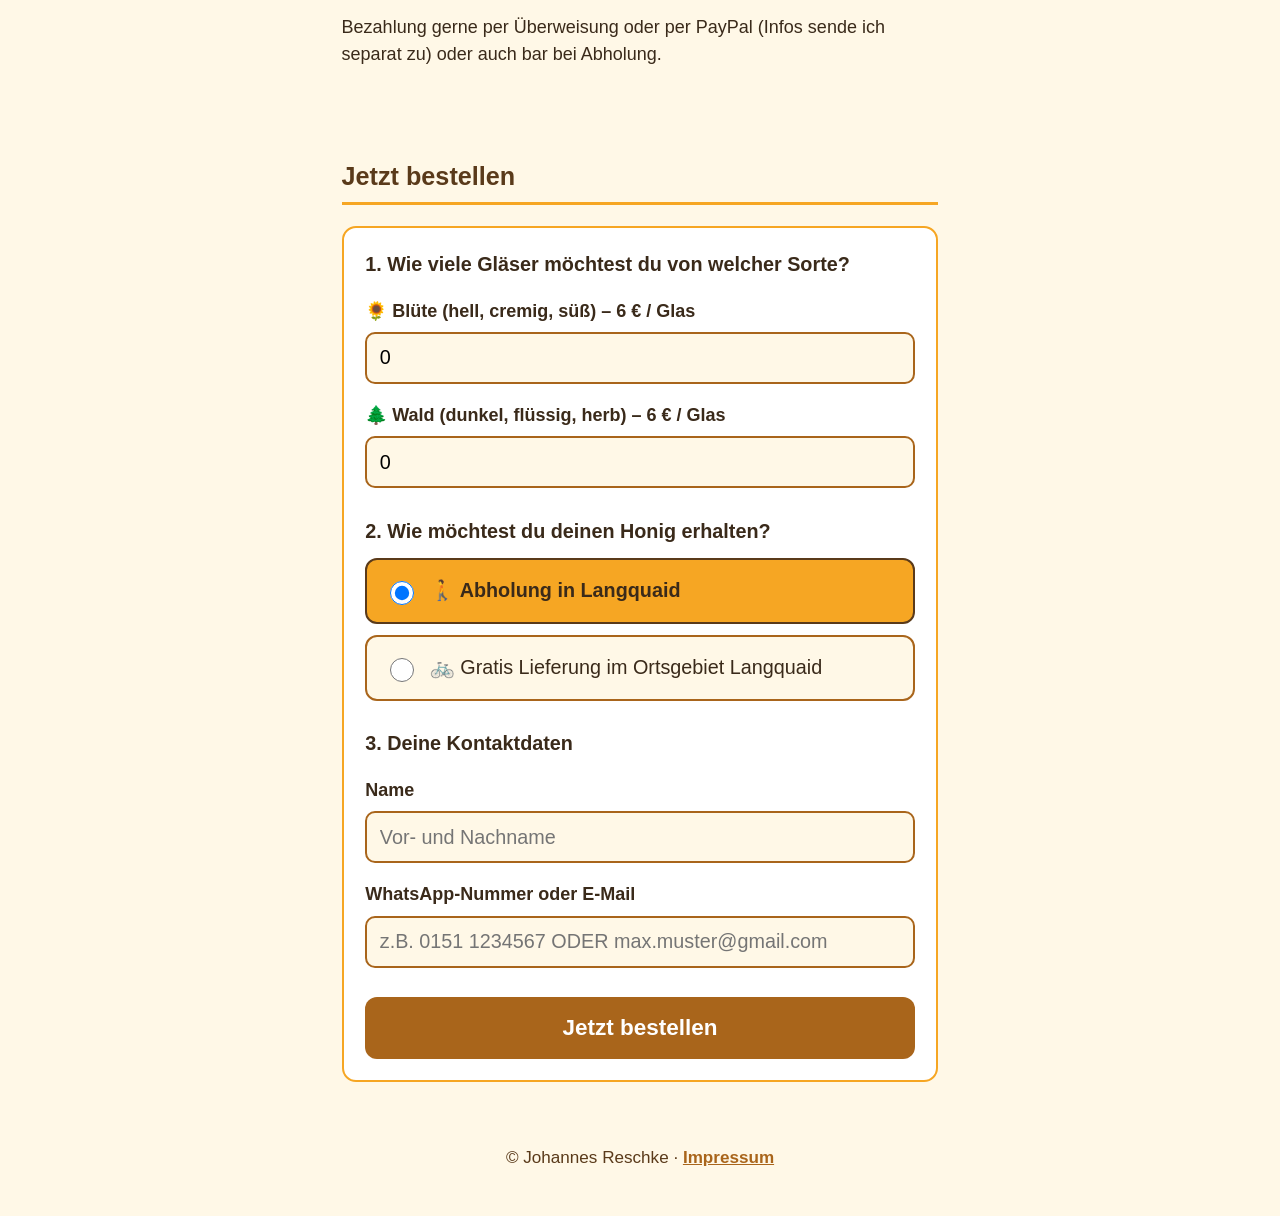
==== commit 07c2dfcb: "lazy commit" ====
--- a/index.html
+++ b/index.html
@@ -46,14 +46,14 @@
     <h2>Mein Honig</h2>
     <div class="honig-karten">
       <div class="honig-karte">
-        <h3>🌻 Blüte</h3>
+        <h3>🌻 Blütenhonig</h3>
         <p>hell, cremig, süß</p>
-        <p class="preis">6&nbsp;€ / 500-g-Glas</p>
+        <p class="preis">6&nbsp;€ / 500g Glas</p>
       </div>
       <div class="honig-karte">
-        <h3>🌲 Wald</h3>
+        <h3>🌲 Waldhonig</h3>
         <p>dunkel, flüssig, herb</p>
-        <p class="preis">6&nbsp;€ / 500-g-Glas</p>
+        <p class="preis">6&nbsp;€ / 500g Glas</p>
       </div>
     </div>
   </section>
@@ -108,10 +108,10 @@
       <div class="frage">
         <p class="frage-titel">1. Wie viele Gläser möchtest du von welcher Sorte?</p>
         <label class="textfeld-label" for="menge-bluete">🌻 Blüte (hell, cremig, süß) – 6&nbsp;€ / Glas</label>
-        <input type="number" id="menge-bluete" name="Anzahl Blüte" min="0" value="0" />
+        <input type="number" id="menge-bluete" name="Anzahl Blütenhonig" min="0" value="0" />
 
         <label class="textfeld-label" for="menge-wald">🌲 Wald (dunkel, flüssig, herb) – 6&nbsp;€ / Glas</label>
-        <input type="number" id="menge-wald" name="Anzahl Wald" min="0" value="0" />
+        <input type="number" id="menge-wald" name="Anzahl Waldhonig" min="0" value="0" />
       </div>
 
       <div class="frage">
@@ -157,7 +157,7 @@
        Format: 49 + Nummer ohne die führende 0
        Beispiel: aus "0151 2345678" wird "4915122345678"
        ============================================================ -->
-  <section id="whatsapp">
+ <!--  <section id="whatsapp">
     <div class="whatsapp-box">
       <h2 style="border:none;">Lieber direkt schreiben?</h2>
       <p>
@@ -175,7 +175,7 @@
       <p style="font-size:0.85rem; opacity:0.8;">
       </p>
     </div>
-  </section>
+  </section>-->
 
   <footer>
     &copy; Johannes Reschke &middot; <a href="impressum.html">Impressum</a>
